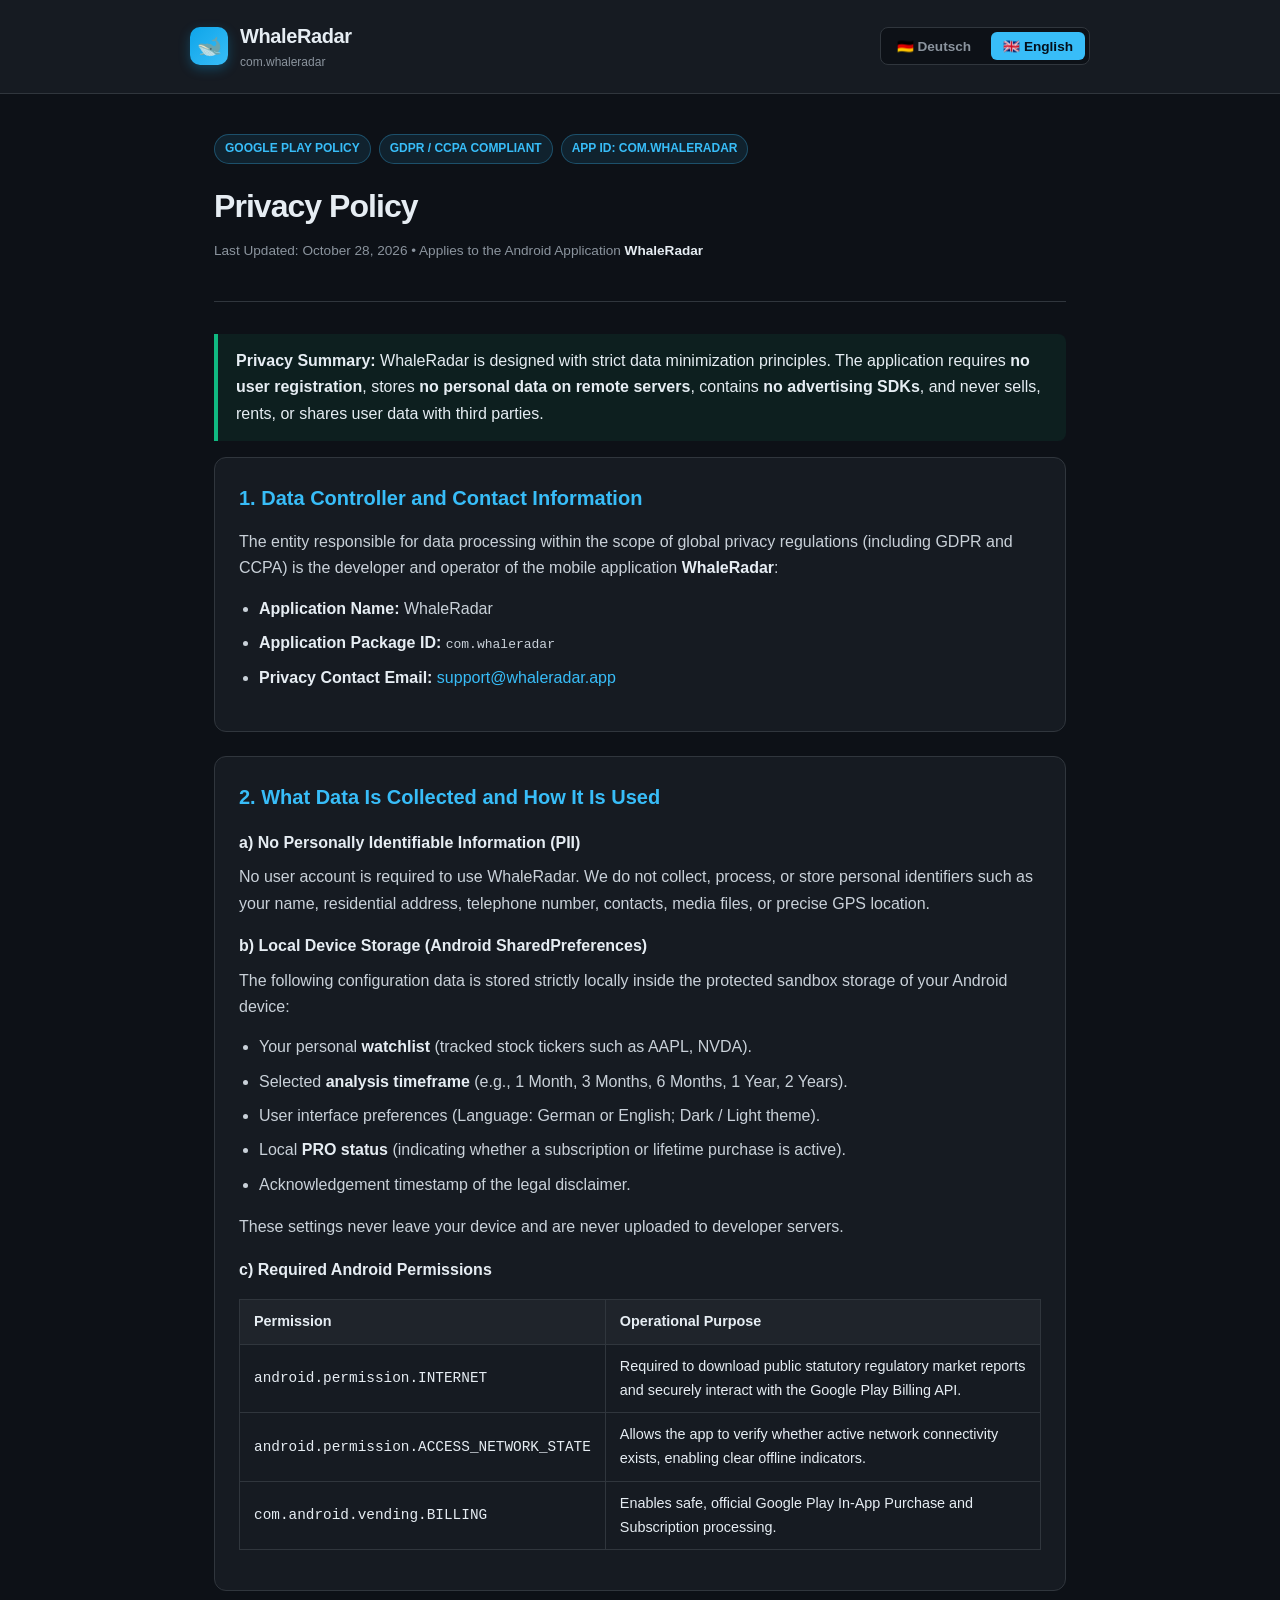
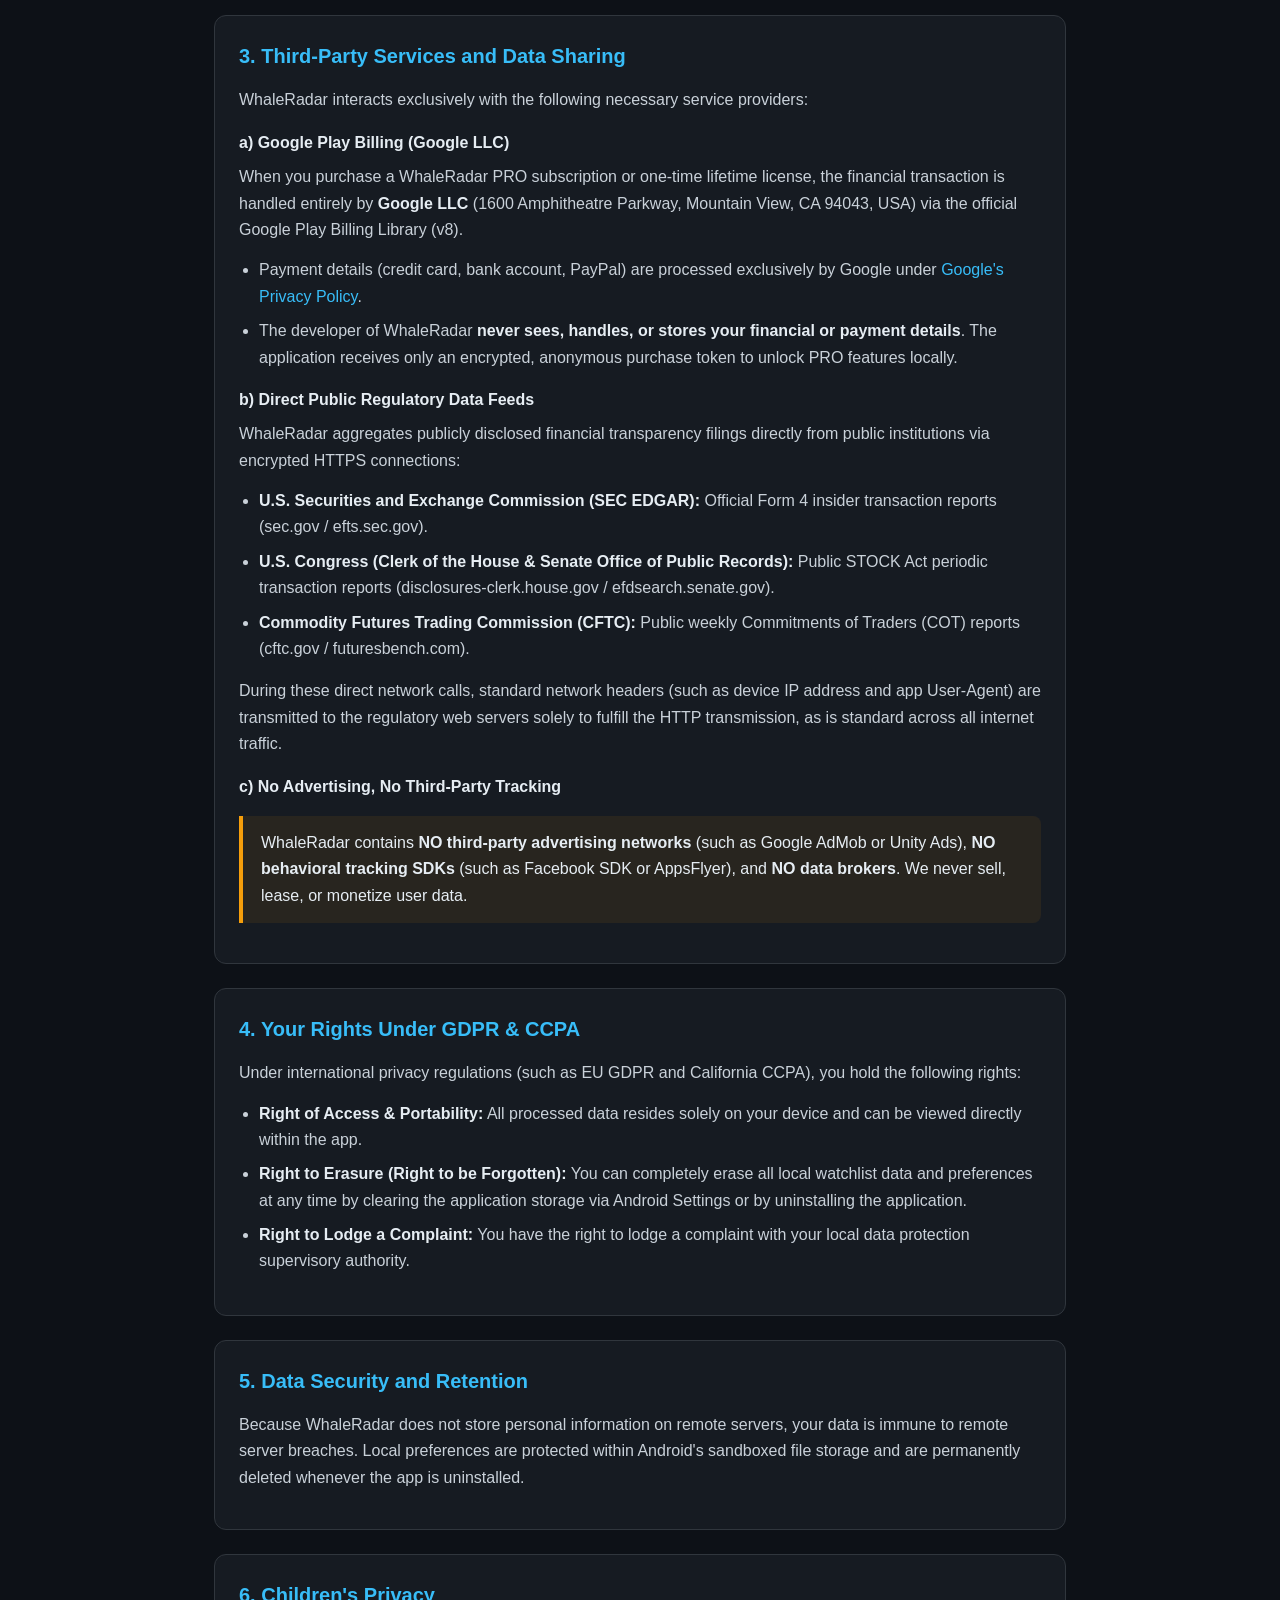
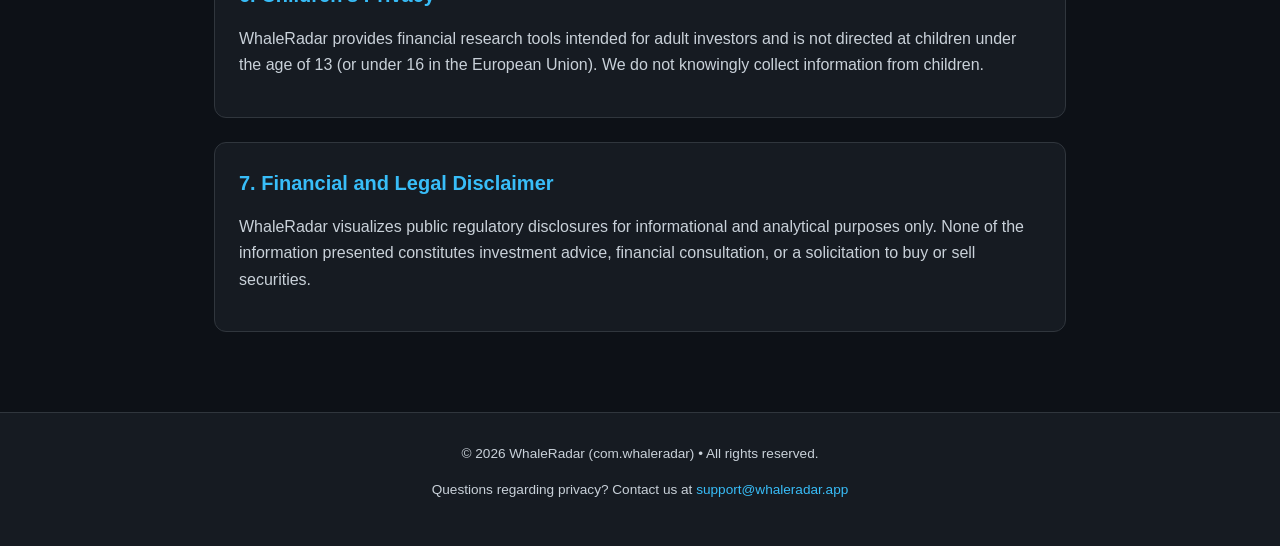
==== index.html @ 18ae1765 "Datenschutzerklärung index.html mit Datenschutzerklärung für google play" ====
<!DOCTYPE html>
<html lang="de">
<head>
    <meta charset="UTF-8">
    <meta name="viewport" content="width=device-width, initial-scale=1.0">
    <title>Datenschutzerklärung / Privacy Policy – WhaleRadar</title>
    <meta name="description" content="Offizielle Datenschutzerklärung für die Android-App WhaleRadar (com.whaleradar) gemäß DSGVO / GDPR und Google Play Richtlinien.">
    <meta name="robots" content="index, follow">
    <style>
        :root {
            --bg-color: #0d1117;
            --surface-color: #161b22;
            --border-color: #30363d;
            --text-primary: #e6edf3;
            --text-secondary: #8b949e;
            --accent-color: #38bdf8;
            --accent-gold: #f59e0b;
            --accent-green: #10b981;
            --tag-bg: rgba(56, 189, 248, 0.1);
        }

        * {
            box-sizing: border-box;
            margin: 0;
            padding: 0;
        }

        body {
            font-family: -apple-system, BlinkMacSystemFont, "Segoe UI", Roboto, Helvetica, Arial, sans-serif;
            background-color: var(--bg-color);
            color: var(--text-primary);
            line-height: 1.65;
            padding: 0;
            margin: 0;
        }

        header {
            background-color: var(--surface-color);
            border-bottom: 1px solid var(--border-color);
            padding: 20px 24px;
            position: sticky;
            top: 0;
            z-index: 100;
        }

        .header-container {
            max-width: 900px;
            margin: 0 auto;
            display: flex;
            justify-content: space-between;
            align-items: center;
        }

        .brand {
            display: flex;
            align-items: center;
            gap: 12px;
            text-decoration: none;
            color: var(--text-primary);
        }

        .brand-icon {
            width: 38px;
            height: 38px;
            background: linear-gradient(135deg, #0ea5e9, #38bdf8);
            border-radius: 10px;
            display: flex;
            align-items: center;
            justify-content: center;
            font-size: 20px;
            box-shadow: 0 4px 12px rgba(14, 165, 233, 0.3);
        }

        .brand-text h1 {
            font-size: 1.25rem;
            font-weight: 700;
            letter-spacing: -0.02em;
        }

        .brand-text span {
            font-size: 0.75rem;
            color: var(--text-secondary);
            display: block;
        }

        .lang-switch {
            display: flex;
            gap: 8px;
            background: var(--bg-color);
            padding: 4px;
            border-radius: 8px;
            border: 1px solid var(--border-color);
        }

        .lang-btn {
            background: none;
            border: none;
            color: var(--text-secondary);
            font-weight: 600;
            font-size: 0.85rem;
            padding: 6px 12px;
            border-radius: 6px;
            cursor: pointer;
            transition: all 0.2s ease;
        }

        .lang-btn.active {
            background: var(--accent-color);
            color: #04101c;
        }

        .container {
            max-width: 900px;
            margin: 40px auto 80px auto;
            padding: 0 24px;
        }

        .badge-box {
            display: inline-flex;
            gap: 8px;
            margin-bottom: 16px;
        }

        .badge {
            background: var(--tag-bg);
            color: var(--accent-color);
            border: 1px solid rgba(56, 189, 248, 0.3);
            font-size: 0.75rem;
            font-weight: 700;
            padding: 4px 10px;
            border-radius: 20px;
            text-transform: uppercase;
        }

        .title-section {
            margin-bottom: 32px;
            border-bottom: 1px solid var(--border-color);
            padding-bottom: 24px;
        }

        .title-section h2 {
            font-size: 2rem;
            font-weight: 800;
            letter-spacing: -0.03em;
            margin-bottom: 8px;
        }

        .meta-info {
            color: var(--text-secondary);
            font-size: 0.85rem;
        }

        .card {
            background-color: var(--surface-color);
            border: 1px solid var(--border-color);
            border-radius: 12px;
            padding: 24px;
            margin-bottom: 24px;
        }

        .card h3 {
            font-size: 1.25rem;
            color: var(--accent-color);
            margin-bottom: 14px;
            display: flex;
            align-items: center;
            gap: 10px;
        }

        .card h4 {
            font-size: 1rem;
            color: var(--text-primary);
            margin: 16px 0 8px 0;
        }

        p {
            margin-bottom: 14px;
            color: #c9d1d9;
        }

        ul {
            margin-left: 20px;
            margin-bottom: 16px;
            color: #c9d1d9;
        }

        li {
            margin-bottom: 8px;
        }

        strong {
            color: var(--text-primary);
        }

        .highlight-box {
            background: rgba(245, 158, 11, 0.08);
            border-left: 4px solid var(--accent-gold);
            padding: 14px 18px;
            border-radius: 0 8px 8px 0;
            margin: 16px 0;
        }

        .success-box {
            background: rgba(16, 185, 129, 0.08);
            border-left: 4px solid var(--accent-green);
            padding: 14px 18px;
            border-radius: 0 8px 8px 0;
            margin: 16px 0;
        }

        table {
            width: 100%;
            border-collapse: collapse;
            margin: 16px 0;
            font-size: 0.9rem;
        }

        th, td {
            border: 1px solid var(--border-color);
            padding: 10px 14px;
            text-align: left;
        }

        th {
            background-color: rgba(255, 255, 255, 0.04);
            color: var(--text-primary);
        }

        footer {
            border-top: 1px solid var(--border-color);
            background-color: var(--surface-color);
            padding: 30px 24px;
            text-align: center;
            color: var(--text-secondary);
            font-size: 0.85rem;
        }

        a {
            color: var(--accent-color);
            text-decoration: none;
        }

        a:hover {
            text-decoration: underline;
        }

        .lang-content {
            display: none;
        }

        .lang-content.active {
            display: block;
        }
    </style>
</head>
<body>

<header>
    <div class="header-container">
        <a href="#" class="brand">
            <div class="brand-icon">🐋</div>
            <div class="brand-text">
                <h1>WhaleRadar</h1>
                <span>com.whaleradar</span>
            </div>
        </a>
        <div class="lang-switch">
            <button class="lang-btn active" id="btn-de" onclick="switchLang('de')">🇩🇪 Deutsch</button>
            <button class="lang-btn" id="btn-en" onclick="switchLang('en')">🇬🇧 English</button>
        </div>
    </div>
</header>

<main class="container">

    <!-- ==================== DEUTSCH ==================== -->
    <div id="content-de" class="lang-content active">
        <div class="title-section">
            <div class="badge-box">
                <span class="badge">Google Play Richtlinien</span>
                <span class="badge">DSGVO / GDPR</span>
                <span class="badge">App-ID: com.whaleradar</span>
            </div>
            <h2>Datenschutzerklärung</h2>
            <p class="meta-info">Stand: 28. Oktober 2026 • Gilt für die Android-App <strong>WhaleRadar</strong></p>
        </div>

        <div class="success-box">
            <strong>Datenschutz auf einen Blick:</strong> WhaleRadar ist nach dem Prinzip der Datensparsamkeit konzipiert. Die App erfordert <strong>keine Registrierung</strong>, speichert <strong>keine personenbezogenen Daten</strong> auf eigenen Servern, bindet <strong>keine Werbenetzwerke</strong> ein und verkauft oder teilt zu keinem Zeitpunkt Nutzerdaten mit Dritten.
        </div>

        <!-- 1. Verantwortlicher -->
        <div class="card">
            <h3>1. Verantwortlicher und Kontakt</h3>
            <p>Verantwortlicher für die Datenverarbeitung im Sinne der Datenschutz-Grundverordnung (DSGVO) und anderer nationaler Datenschutzgesetze ist der Entwickler und Betreiber der mobilen Anwendung <strong>WhaleRadar</strong>:</p>
            <ul>
                <li><strong>App-Name:</strong> WhaleRadar</li>
                <li><strong>Paket-Name (Application ID):</strong> <code>com.whaleradar</code></li>
                <li><strong>E-Mail-Kontakt für Datenschutzfragen:</strong> <a href="mailto:support@whaleradar.app">support@whaleradar.app</a></li>
            </ul>
        </div>

        <!-- 2. Erhebung & Speicherung -->
        <div class="card">
            <h3>2. Welche Daten werden erhoben und wie werden sie verwendet?</h3>
            
            <h4>a) Keine Erhebung personenbezogener Profildaten</h4>
            <p>Zur Nutzung von WhaleRadar ist kein Benutzerkonto erforderlich. Wir erheben, verarbeiten und speichern keine Identitätsdaten wie Name, Postanschrift, Telefonnummer, Kontakte, Fotos oder genaue Standortdaten.</p>

            <h4>b) Lokale Einstellungen auf Ihrem Endgerät (SharedPreferences)</h4>
            <p>Die folgenden Daten werden ausschließlich lokal im geschützten Speicherbereich (Android Sandbox) Ihres Smartphones oder Tablets gespeichert:</p>
            <ul>
                <li>Ihre persönliche <strong>Watchlist</strong> (gespeicherte Aktiensymbole wie z. B. AAPL, NVDA).</li>
                <li>Der gewählte <strong>Zeitraum</strong> für Marktanalysen (z. B. 1 Monat, 3 Monate, 6 Monate, 1 Jahr, 2 Jahre).</li>
                <li>Die gewählte <strong>App-Sprache</strong> (Deutsch oder Englisch) und das Anzeige-Design (Dark/Light).</li>
                <li>Der Status der <strong>PRO-Freischaltung</strong> (z. B. aktives Abonnement oder Lifetime-Lizenz).</li>
                <li>Die Bestätigung des <strong>Rechtlichen Hinweises / Disclaimers</strong>.</li>
            </ul>
            <p>Diese Einstellungen verbleiben jederzeit ausschließlich auf Ihrem Gerät und werden zu keinem Zeitpunkt an Entwickler-Server übertragen.</p>

            <h4>c) Notwendige Berechtigungen</h4>
            <table>
                <thead>
                    <tr>
                        <th>Berechtigung</th>
                        <th>Zweck</th>
                    </tr>
                </thead>
                <tbody>
                    <tr>
                        <td><code>android.permission.INTERNET</code></td>
                        <td>Erforderlich, um aktuelle regulatorische Marktdaten von offiziellen Behördenseiten abzurufen und Google Play In-App-Abrechnungen durchzuführen.</td>
                    </tr>
                    <tr>
                        <td><code>android.permission.ACCESS_NETWORK_STATE</code></td>
                        <td>Prüft, ob eine aktive Internetverbindung besteht, um Fehler bei Netzwerkabfragen benutzerfreundlich anzuzeigen.</td>
                    </tr>
                    <tr>
                        <td><code>com.android.vending.BILLING</code></td>
                        <td>Ermöglicht die sichere Durchführung und Verwaltung von In-App-Käufen und PRO-Abonnements über das offizielle Google Play Bezahlsystem.</td>
                    </tr>
                </tbody>
            </table>
        </div>

        <!-- 3. Drittanbieter & externe Schnittstellen -->
        <div class="card">
            <h3>3. Einbindung von Drittanbietern und Datenweitergabe</h3>
            <p>WhaleRadar bindet ausschließlich notwendige Drittanbieter-Schnittstellen ein:</p>

            <h4>a) Google Play In-App Billing (Google LLC)</h4>
            <p>Wenn Sie ein WhaleRadar PRO-Abonnement oder einen Einmalkauf (Lifetime) tätigen, wird der Bezahlvorgang über die <strong>Google Play Billing Library (v8)</strong> abgewickelt. Der Vertragspartner für Zahlungen ist die <strong>Google LLC</strong> (1600 Amphitheatre Parkway, Mountain View, CA 94043, USA).</p>
            <ul>
                <li>Google verarbeitet Ihre Zahlungsdaten (z. B. Kreditkarte, PayPal, Bankkonto) gemäß den <a href="https://policies.google.com/privacy" target="_blank" rel="noopener">Google Datenschutzbestimmungen</a>.</li>
                <li>Wir als Entwickler von WhaleRadar haben <strong>zu keinem Zeitpunkt Zugriff auf Ihre Zahlungs- oder Bankdaten</strong>. Die App erhält von Google lediglich ein anonymes Bestätigungstoken (Purchase Token) zur lokalen Freischaltung der PRO-Funktionen.</li>
            </ul>

            <h4>b) Direkte Abfrage öffentlicher Behörden-Schnittstellen</h4>
            <p>WhaleRadar aggregiert öffentlich zugängliche Finanz- und Insider-Meldungen direkt von den offiziellen Quellen. Beim Aktualisieren der Daten baut die App eine verschlüsselte HTTPS-Verbindung zu den folgenden Servern auf:</p>
            <ul>
                <li><strong>U.S. Securities and Exchange Commission (SEC EDGAR):</strong> Offizielle Form 4 Insider-Transaktionen (sec.gov / efts.sec.gov).</li>
                <li><strong>U.S. House of Representatives (Clerk of the House) & U.S. Senate (eFD):</strong> Veröffentlichte STOCK Act Periodic Transaction Reports (disclosures-clerk.house.gov / efdsearch.senate.gov).</li>
                <li><strong>Commodity Futures Trading Commission (CFTC):</strong> Wöchentliche Commitments of Traders (COT) Berichte (cftc.gov / futuresbench.com).</li>
            </ul>
            <p>Bei diesen HTTP-Anfragen übermittelt Ihr Gerät technisch bedingt die IP-Adresse und einen Standard-User-Agent-Header an die jeweiligen Server der Behörden. Es werden keine Nutzerprofile oder personenbezogene Identifikatoren übermittelt.</p>

            <h4>c) Keine Werbung und kein Tracking</h4>
            <div class="highlight-box">
                WhaleRadar verwendet <strong>keine Werbenetzwerke</strong> (wie Google AdMob, Unity Ads etc.), <strong>keine Tracking-SDKs</strong> (wie Facebook SDK, AppsFlyer) und <strong>keine Drittanbieter-Analysewerkzeuge</strong>. Wir verkaufen, vermieten oder handeln niemals mit Ihren Daten.
            </div>
        </div>

        <!-- 4. Rechte der Nutzer -->
        <div class="card">
            <h3>4. Ihre Rechte nach der DSGVO / GDPR</h3>
            <p>Ihnen stehen gemäß der europäischen Datenschutz-Grundverordnung die folgenden Rechte zu:</p>
            <ul>
                <li><strong>Recht auf Auskunft (Art. 15 DSGVO):</strong> Sie können Auskunft über eventuell verarbeitete Daten verlangen. Da wir keine Daten auf externen Servern speichern, liegen alle verarbeiteten Daten direkt auf Ihrem Gerät vor.</li>
                <li><strong>Recht auf Löschung (Art. 17 DSGVO):</strong> Sie können sämtliche in der App gespeicherten Daten (Watchlist, Einstellungen, Cache) jederzeit sofort und vollständig löschen, indem Sie in den Android-Einstellungen der App auf <em>„Speicherinhalt löschen“</em> tippen oder die App deinstallieren.</li>
                <li><strong>Recht auf Widerruf und Beschwerde:</strong> Sie haben das Recht, sich bei einer Datenschutz-Aufsichtsbehörde über die Verarbeitung personenbezogener Daten zu beschweren.</li>
            </ul>
        </div>

        <!-- 5. Datensicherheit & Speicherdauer -->
        <div class="card">
            <h3>5. Datensicherheit und Speicherdauer</h3>
            <p>Da keine personenbezogenen Daten auf externen Servern von WhaleRadar verarbeitet werden, besteht kein Risiko von zentralen Server-Datenlecks. Alle lokalen Daten auf Ihrem Endgerät sind durch die Sicherheitsarchitektur des Android-Betriebssystems geschützt. Mit der Deinstallation der App werden alle lokal gespeicherten App-Daten unwiderruflich von Ihrem Gerät gelöscht.</p>
        </div>

        <!-- 6. Minderjährigenschutz -->
        <div class="card">
            <h3>6. Schutz von Minderjährigen</h3>
            <p>WhaleRadar richtet sich an mündige Anleger und Marktbeobachter und richtet sich nicht an Kinder unter 16 Jahren. Wir erheben wissentlich keine Daten von Kindern.</p>
        </div>

        <!-- 7. Finanzrechtlicher Hinweis -->
        <div class="card">
            <h3>7. Finanz- und Haftungsausschluss</h3>
            <p>WhaleRadar stellt ausschließlich öffentlich zugängliche Primärdaten (SEC, CFTC, Kongress) zu Informations- und Recherche-Zwecken dar. Alle Inhalte stellen zu keinem Zeitpunkt eine Anlageberatung, Kaufempfehlung oder Aufforderung zum Handeln mit Wertpapieren dar.</p>
        </div>
    </div>

    <!-- ==================== ENGLISH ==================== -->
    <div id="content-en" class="lang-content">
        <div class="title-section">
            <div class="badge-box">
                <span class="badge">Google Play Policy</span>
                <span class="badge">GDPR / CCPA Compliant</span>
                <span class="badge">App ID: com.whaleradar</span>
            </div>
            <h2>Privacy Policy</h2>
            <p class="meta-info">Last Updated: October 28, 2026 • Applies to the Android Application <strong>WhaleRadar</strong></p>
        </div>

        <div class="success-box">
            <strong>Privacy Summary:</strong> WhaleRadar is designed with strict data minimization principles. The application requires <strong>no user registration</strong>, stores <strong>no personal data on remote servers</strong>, contains <strong>no advertising SDKs</strong>, and never sells, rents, or shares user data with third parties.
        </div>

        <!-- 1. Controller -->
        <div class="card">
            <h3>1. Data Controller and Contact Information</h3>
            <p>The entity responsible for data processing within the scope of global privacy regulations (including GDPR and CCPA) is the developer and operator of the mobile application <strong>WhaleRadar</strong>:</p>
            <ul>
                <li><strong>Application Name:</strong> WhaleRadar</li>
                <li><strong>Application Package ID:</strong> <code>com.whaleradar</code></li>
                <li><strong>Privacy Contact Email:</strong> <a href="mailto:support@whaleradar.app">support@whaleradar.app</a></li>
            </ul>
        </div>

        <!-- 2. Data Collection -->
        <div class="card">
            <h3>2. What Data Is Collected and How It Is Used</h3>
            
            <h4>a) No Personally Identifiable Information (PII)</h4>
            <p>No user account is required to use WhaleRadar. We do not collect, process, or store personal identifiers such as your name, residential address, telephone number, contacts, media files, or precise GPS location.</p>

            <h4>b) Local Device Storage (Android SharedPreferences)</h4>
            <p>The following configuration data is stored strictly locally inside the protected sandbox storage of your Android device:</p>
            <ul>
                <li>Your personal <strong>watchlist</strong> (tracked stock tickers such as AAPL, NVDA).</li>
                <li>Selected <strong>analysis timeframe</strong> (e.g., 1 Month, 3 Months, 6 Months, 1 Year, 2 Years).</li>
                <li>User interface preferences (Language: German or English; Dark / Light theme).</li>
                <li>Local <strong>PRO status</strong> (indicating whether a subscription or lifetime purchase is active).</li>
                <li>Acknowledgement timestamp of the legal disclaimer.</li>
            </ul>
            <p>These settings never leave your device and are never uploaded to developer servers.</p>

            <h4>c) Required Android Permissions</h4>
            <table>
                <thead>
                    <tr>
                        <th>Permission</th>
                        <th>Operational Purpose</th>
                    </tr>
                </thead>
                <tbody>
                    <tr>
                        <td><code>android.permission.INTERNET</code></td>
                        <td>Required to download public statutory regulatory market reports and securely interact with the Google Play Billing API.</td>
                    </tr>
                    <tr>
                        <td><code>android.permission.ACCESS_NETWORK_STATE</code></td>
                        <td>Allows the app to verify whether active network connectivity exists, enabling clear offline indicators.</td>
                    </tr>
                    <tr>
                        <td><code>com.android.vending.BILLING</code></td>
                        <td>Enables safe, official Google Play In-App Purchase and Subscription processing.</td>
                    </tr>
                </tbody>
            </table>
        </div>

        <!-- 3. Third-Party Services -->
        <div class="card">
            <h3>3. Third-Party Services and Data Sharing</h3>
            <p>WhaleRadar interacts exclusively with the following necessary service providers:</p>

            <h4>a) Google Play Billing (Google LLC)</h4>
            <p>When you purchase a WhaleRadar PRO subscription or one-time lifetime license, the financial transaction is handled entirely by <strong>Google LLC</strong> (1600 Amphitheatre Parkway, Mountain View, CA 94043, USA) via the official Google Play Billing Library (v8).</p>
            <ul>
                <li>Payment details (credit card, bank account, PayPal) are processed exclusively by Google under <a href="https://policies.google.com/privacy" target="_blank" rel="noopener">Google's Privacy Policy</a>.</li>
                <li>The developer of WhaleRadar <strong>never sees, handles, or stores your financial or payment details</strong>. The application receives only an encrypted, anonymous purchase token to unlock PRO features locally.</li>
            </ul>

            <h4>b) Direct Public Regulatory Data Feeds</h4>
            <p>WhaleRadar aggregates publicly disclosed financial transparency filings directly from public institutions via encrypted HTTPS connections:</p>
            <ul>
                <li><strong>U.S. Securities and Exchange Commission (SEC EDGAR):</strong> Official Form 4 insider transaction reports (sec.gov / efts.sec.gov).</li>
                <li><strong>U.S. Congress (Clerk of the House & Senate Office of Public Records):</strong> Public STOCK Act periodic transaction reports (disclosures-clerk.house.gov / efdsearch.senate.gov).</li>
                <li><strong>Commodity Futures Trading Commission (CFTC):</strong> Public weekly Commitments of Traders (COT) reports (cftc.gov / futuresbench.com).</li>
            </ul>
            <p>During these direct network calls, standard network headers (such as device IP address and app User-Agent) are transmitted to the regulatory web servers solely to fulfill the HTTP transmission, as is standard across all internet traffic.</p>

            <h4>c) No Advertising, No Third-Party Tracking</h4>
            <div class="highlight-box">
                WhaleRadar contains <strong>NO third-party advertising networks</strong> (such as Google AdMob or Unity Ads), <strong>NO behavioral tracking SDKs</strong> (such as Facebook SDK or AppsFlyer), and <strong>NO data brokers</strong>. We never sell, lease, or monetize user data.
            </div>
        </div>

        <!-- 4. User Rights -->
        <div class="card">
            <h3>4. Your Rights Under GDPR & CCPA</h3>
            <p>Under international privacy regulations (such as EU GDPR and California CCPA), you hold the following rights:</p>
            <ul>
                <li><strong>Right of Access & Portability:</strong> All processed data resides solely on your device and can be viewed directly within the app.</li>
                <li><strong>Right to Erasure (Right to be Forgotten):</strong> You can completely erase all local watchlist data and preferences at any time by clearing the application storage via Android Settings or by uninstalling the application.</li>
                <li><strong>Right to Lodge a Complaint:</strong> You have the right to lodge a complaint with your local data protection supervisory authority.</li>
            </ul>
        </div>

        <!-- 5. Security & Retention -->
        <div class="card">
            <h3>5. Data Security and Retention</h3>
            <p>Because WhaleRadar does not store personal information on remote servers, your data is immune to remote server breaches. Local preferences are protected within Android's sandboxed file storage and are permanently deleted whenever the app is uninstalled.</p>
        </div>

        <!-- 6. Children's Privacy -->
        <div class="card">
            <h3>6. Children's Privacy</h3>
            <p>WhaleRadar provides financial research tools intended for adult investors and is not directed at children under the age of 13 (or under 16 in the European Union). We do not knowingly collect information from children.</p>
        </div>

        <!-- 7. Disclaimer -->
        <div class="card">
            <h3>7. Financial and Legal Disclaimer</h3>
            <p>WhaleRadar visualizes public regulatory disclosures for informational and analytical purposes only. None of the information presented constitutes investment advice, financial consultation, or a solicitation to buy or sell securities.</p>
        </div>
    </div>

</main>

<footer>
    <p>&copy; 2026 WhaleRadar (com.whaleradar) • All rights reserved.</p>
    <p style="margin-top: 6px;">Questions regarding privacy? Contact us at <a href="mailto:support@whaleradar.app">support@whaleradar.app</a></p>
</footer>

<script>
    function switchLang(lang) {
        document.getElementById('content-de').classList.remove('active');
        document.getElementById('content-en').classList.remove('active');
        document.getElementById('btn-de').classList.remove('active');
        document.getElementById('btn-en').classList.remove('active');

        if (lang === 'en') {
            document.getElementById('content-en').classList.add('active');
            document.getElementById('btn-en').classList.add('active');
            document.documentElement.lang = 'en';
        } else {
            document.getElementById('content-de').classList.add('active');
            document.getElementById('btn-de').classList.add('active');
            document.documentElement.lang = 'de';
        }
    }

    // Auto-detect browser language on initial load
    (function() {
        const userLang = navigator.language || navigator.userLanguage;
        if (userLang && userLang.toLowerCase().startsWith('en')) {
            switchLang('en');
        } else {
            switchLang('de');
        }
    })();
</script>

</body>
</html>
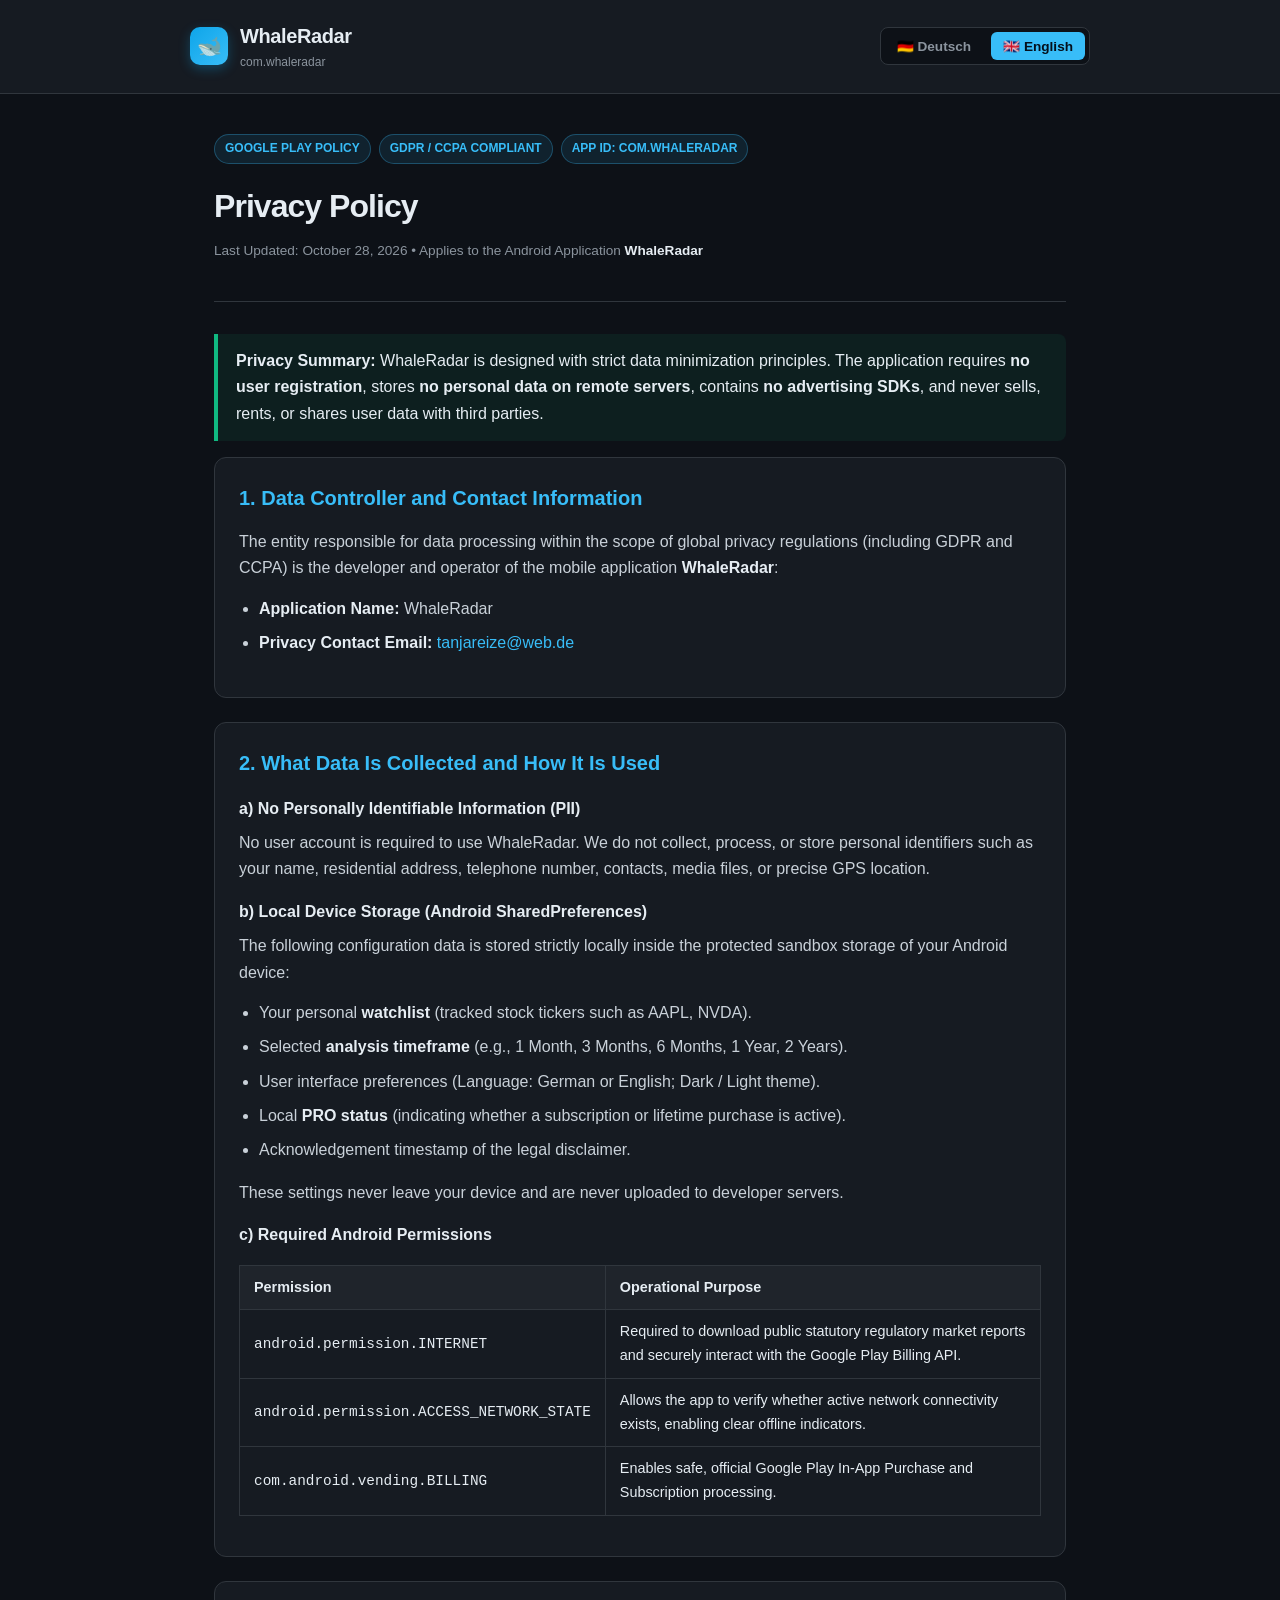
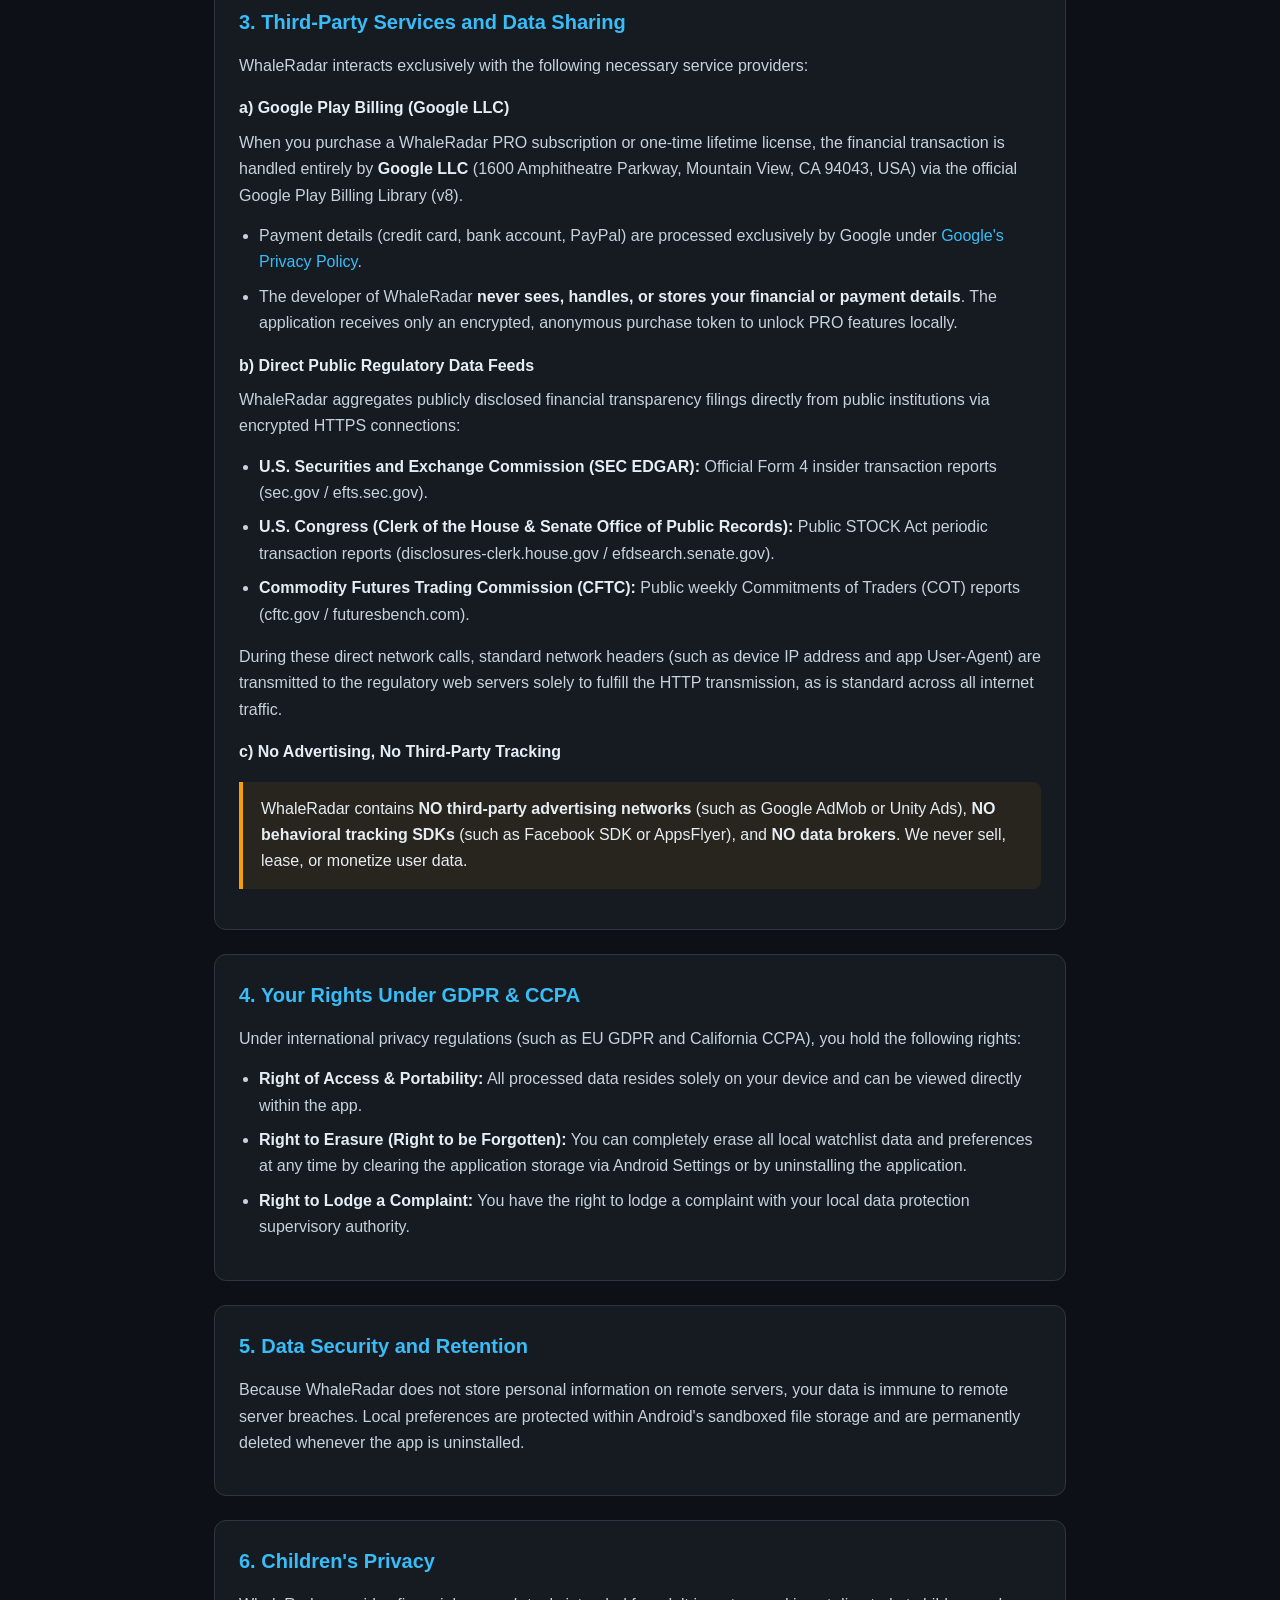
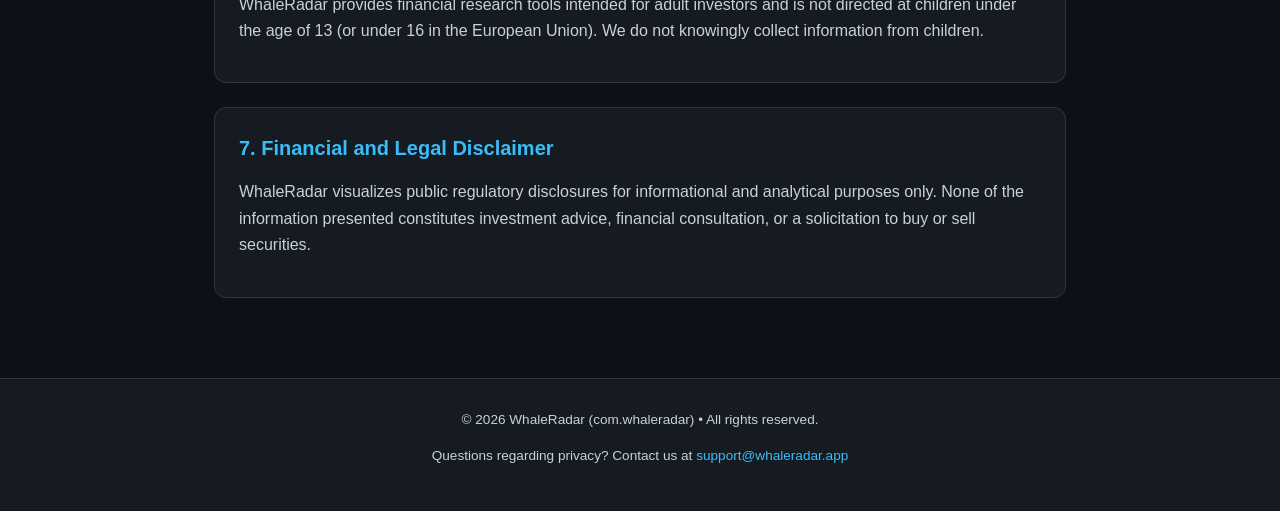
==== commit f8c58ef6: "email eingetragen email auf Datenschutzerklärung eingetragen" ====
--- a/index.html
+++ b/index.html
@@ -295,8 +295,7 @@
             <p>Verantwortlicher für die Datenverarbeitung im Sinne der Datenschutz-Grundverordnung (DSGVO) und anderer nationaler Datenschutzgesetze ist der Entwickler und Betreiber der mobilen Anwendung <strong>WhaleRadar</strong>:</p>
             <ul>
                 <li><strong>App-Name:</strong> WhaleRadar</li>
-                <li><strong>Paket-Name (Application ID):</strong> <code>com.whaleradar</code></li>
-                <li><strong>E-Mail-Kontakt für Datenschutzfragen:</strong> <a href="mailto:support@whaleradar.app">support@whaleradar.app</a></li>
+                <li><strong>E-Mail-Kontakt für Datenschutzfragen:</strong> <a href="tanjareize@web.de">tanjareize@web.de</a></li>
             </ul>
         </div>
 
@@ -422,8 +421,7 @@
             <p>The entity responsible for data processing within the scope of global privacy regulations (including GDPR and CCPA) is the developer and operator of the mobile application <strong>WhaleRadar</strong>:</p>
             <ul>
                 <li><strong>Application Name:</strong> WhaleRadar</li>
-                <li><strong>Application Package ID:</strong> <code>com.whaleradar</code></li>
-                <li><strong>Privacy Contact Email:</strong> <a href="mailto:support@whaleradar.app">support@whaleradar.app</a></li>
+                <li><strong>Privacy Contact Email:</strong> <a href="tanjareize@web.de">tanjareize@web.de</a></li>
             </ul>
         </div>
 
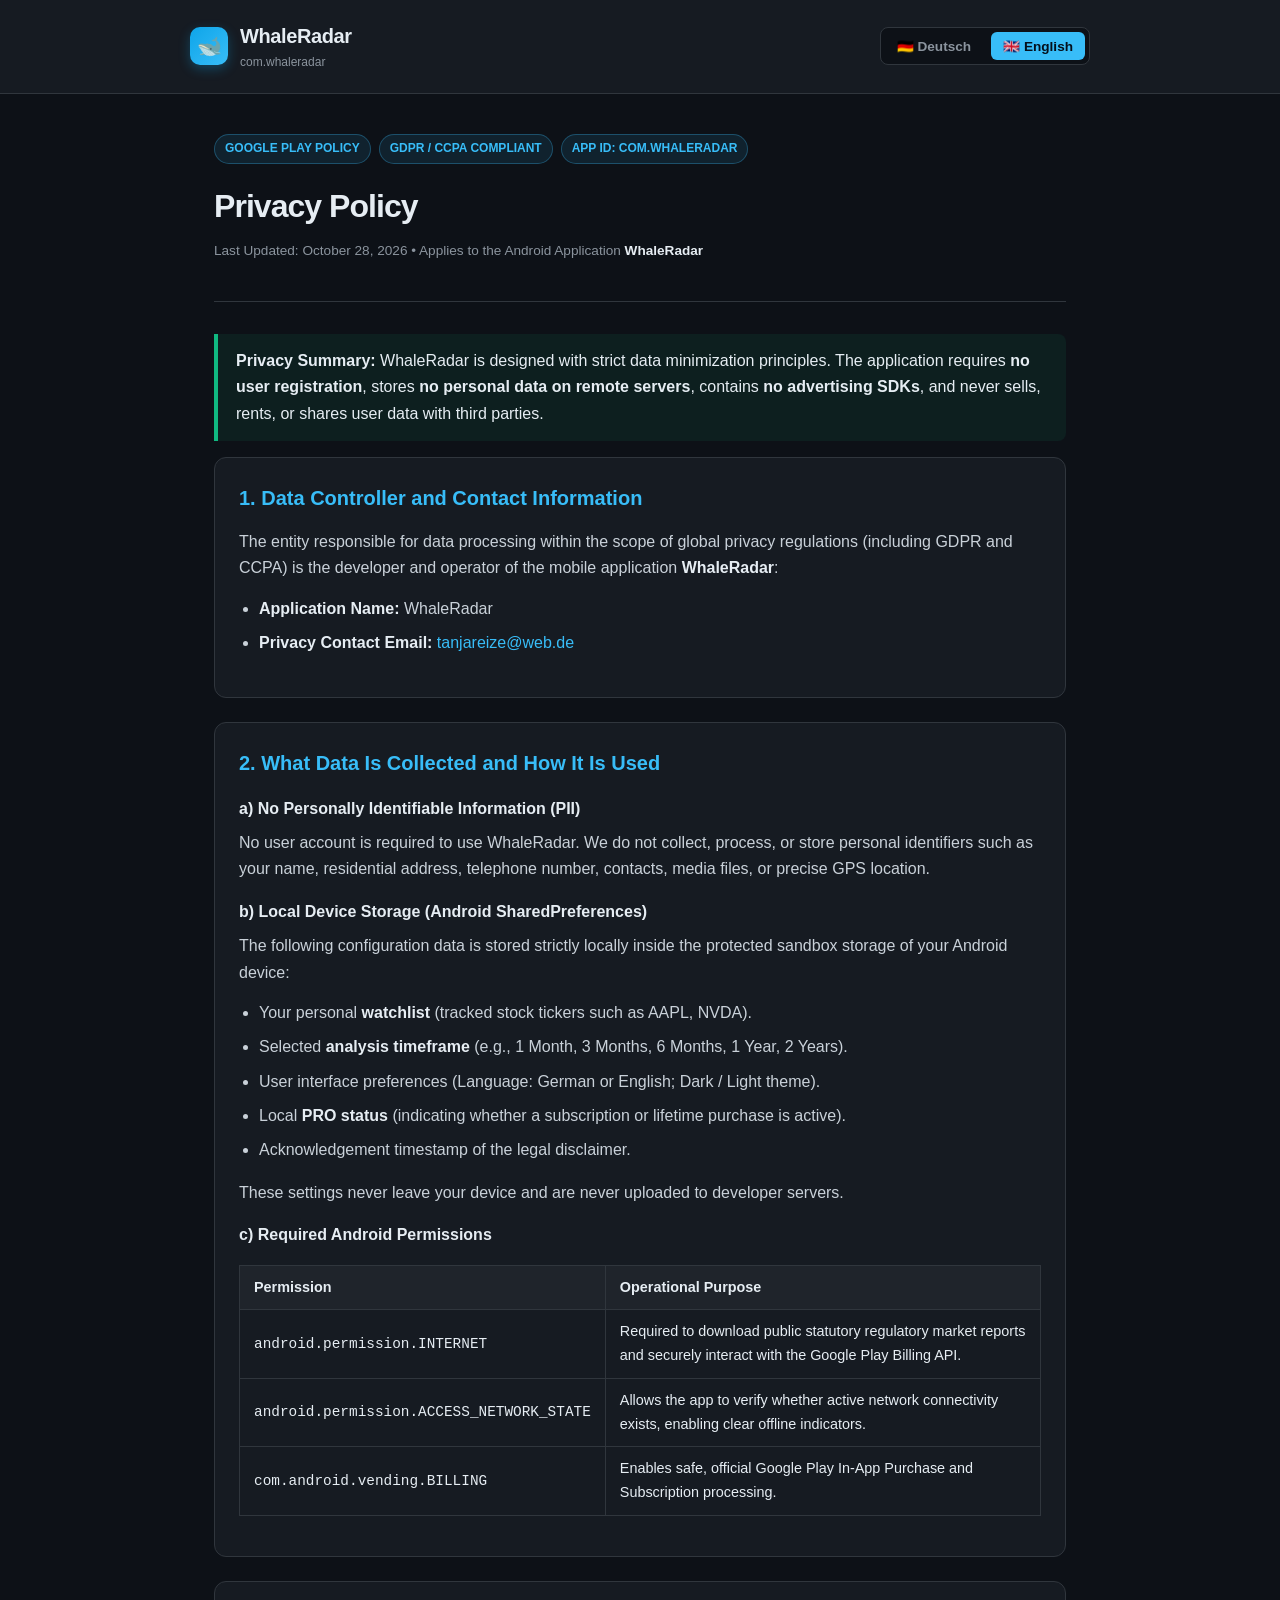
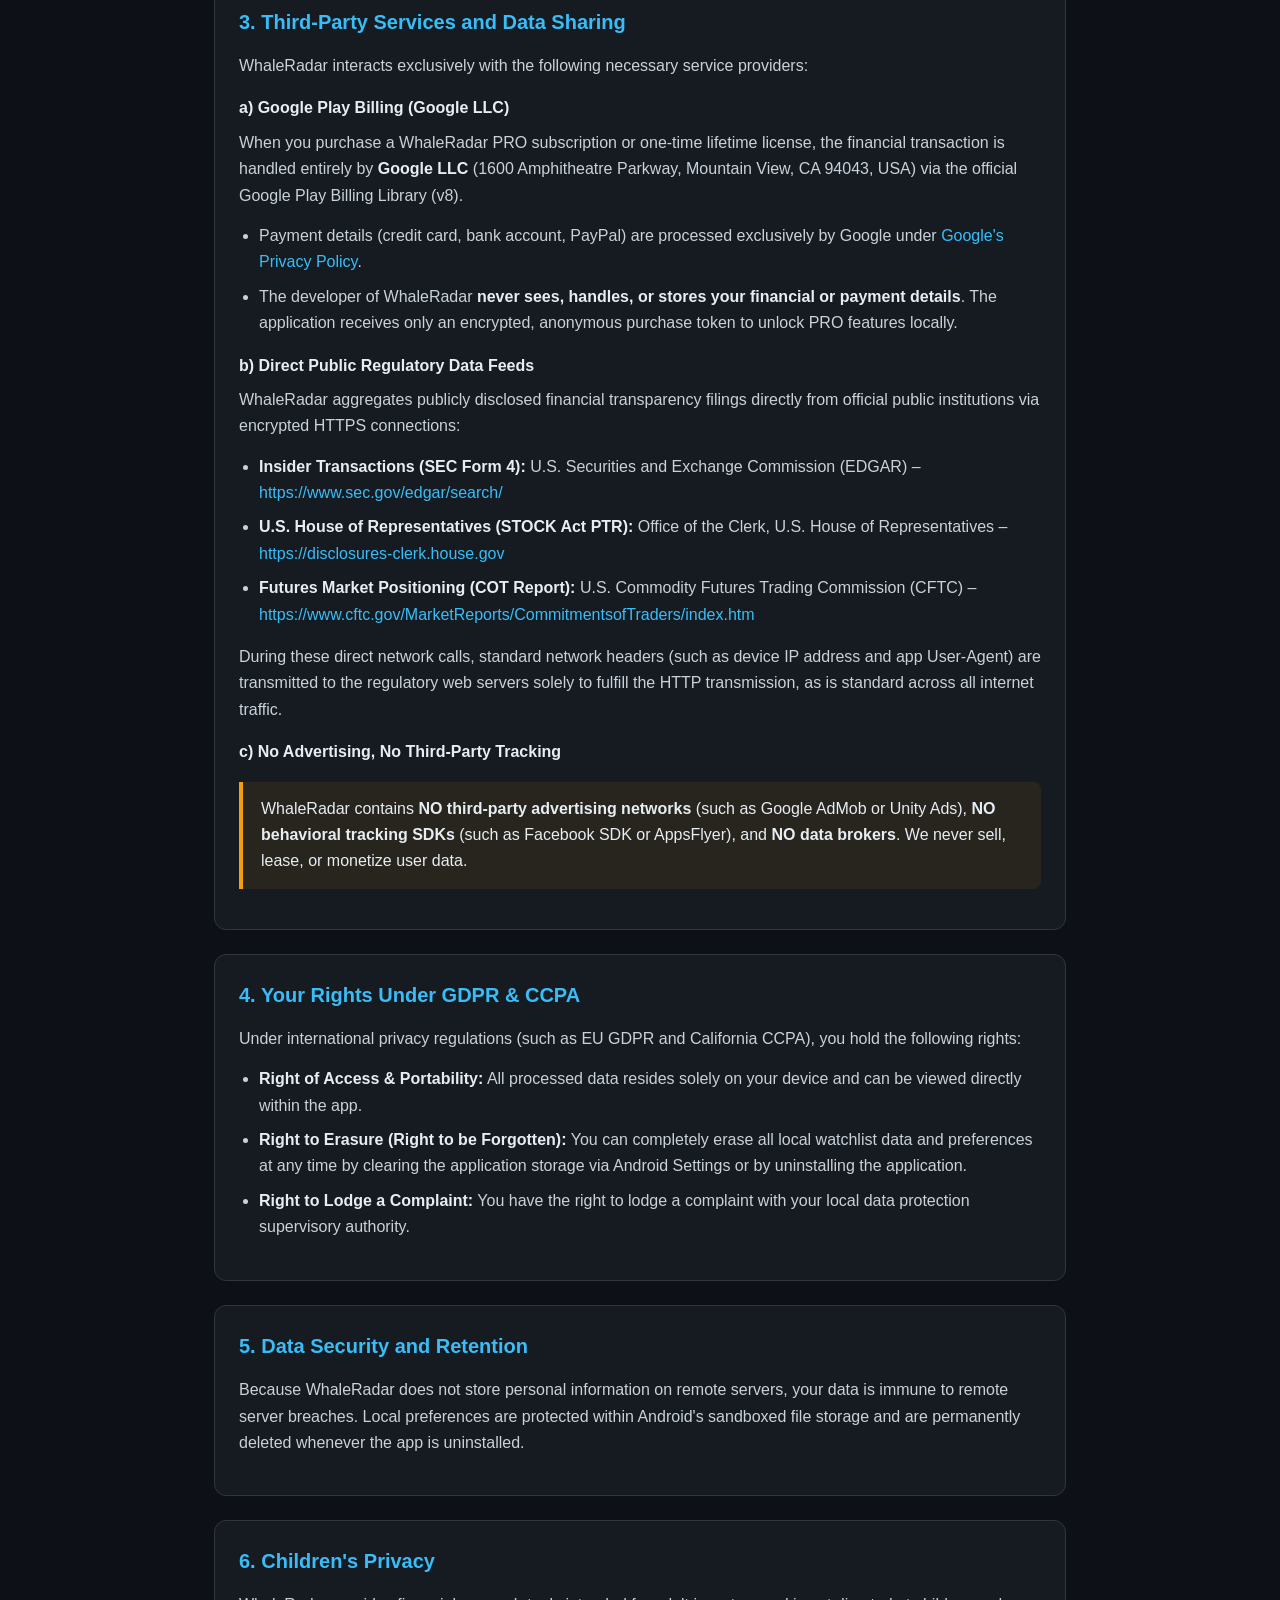
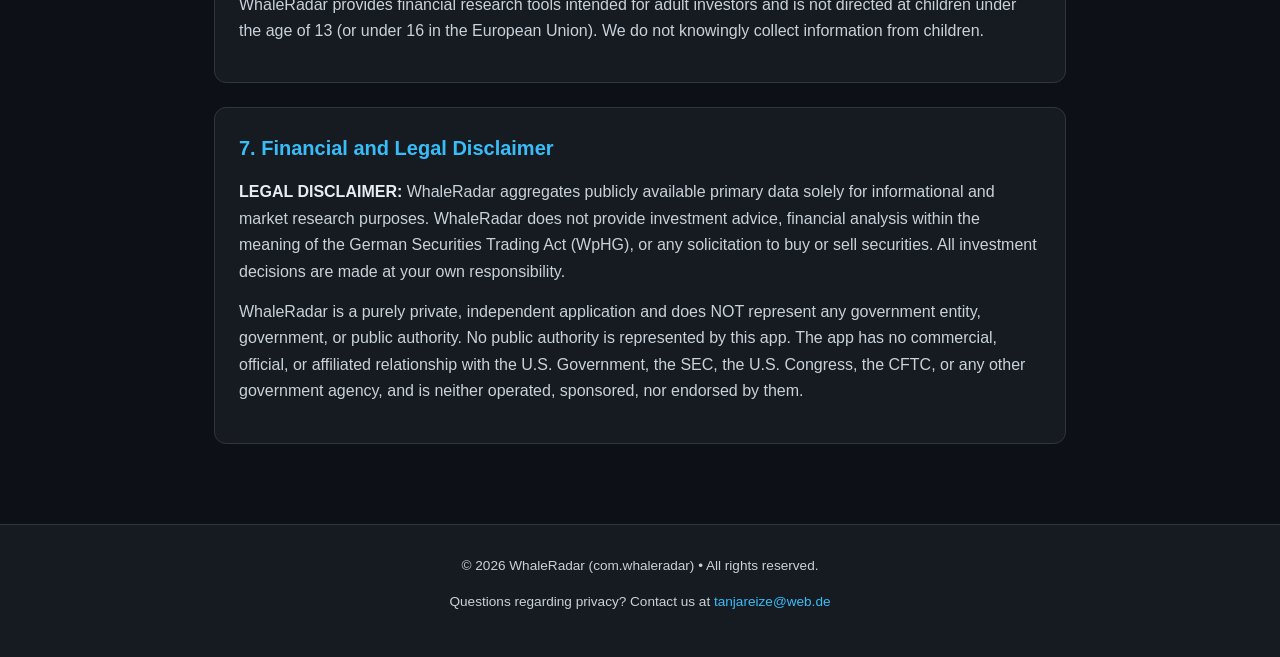
==== commit f64697b7: "Änderungen nach google Ablehnung Pflicht-Dialog beim Erststart (LegalDisclaimerDialog):  Beim ersten" ====
--- a/index.html
+++ b/index.html
@@ -295,6 +295,7 @@
             <p>Verantwortlicher für die Datenverarbeitung im Sinne der Datenschutz-Grundverordnung (DSGVO) und anderer nationaler Datenschutzgesetze ist der Entwickler und Betreiber der mobilen Anwendung <strong>WhaleRadar</strong>:</p>
             <ul>
                 <li><strong>App-Name:</strong> WhaleRadar</li>
+				<li><strong>Kontakt für Datenschutzfragen:</strong> Tanja Reize, Wilhelm-Busch-Straße 41, 81477 München</a>
                 <li><strong>E-Mail-Kontakt für Datenschutzfragen:</strong> <a href="tanjareize@web.de">tanjareize@web.de</a></li>
             </ul>
         </div>
@@ -355,11 +356,11 @@
             </ul>
 
             <h4>b) Direkte Abfrage öffentlicher Behörden-Schnittstellen</h4>
-            <p>WhaleRadar aggregiert öffentlich zugängliche Finanz- und Insider-Meldungen direkt von den offiziellen Quellen. Beim Aktualisieren der Daten baut die App eine verschlüsselte HTTPS-Verbindung zu den folgenden Servern auf:</p>
-            <ul>
-                <li><strong>U.S. Securities and Exchange Commission (SEC EDGAR):</strong> Offizielle Form 4 Insider-Transaktionen (sec.gov / efts.sec.gov).</li>
-                <li><strong>U.S. House of Representatives (Clerk of the House) & U.S. Senate (eFD):</strong> Veröffentlichte STOCK Act Periodic Transaction Reports (disclosures-clerk.house.gov / efdsearch.senate.gov).</li>
-                <li><strong>Commodity Futures Trading Commission (CFTC):</strong> Wöchentliche Commitments of Traders (COT) Berichte (cftc.gov / futuresbench.com).</li>
+            <p>WhaleRadar aggregiert öffentlich zugängliche Finanz- und Insider-Meldungen direkt von den offiziellen Quellen. Beim Aktualisieren der Daten baut die App eine verschlüsselte HTTPS-Verbindung zu den folgenden drei Originalquellen auf:</p>
+            <ul>
+                <li><strong>Insider Transactions (SEC Form 4):</strong> U.S. Securities and Exchange Commission (EDGAR) – <a href="https://www.sec.gov/edgar/search/" target="_blank" rel="noopener">https://www.sec.gov/edgar/search/</a></li>
+                <li><strong>U.S. House of Representatives (STOCK Act PTR):</strong> Office of the Clerk, U.S. House of Representatives – <a href="https://disclosures-clerk.house.gov" target="_blank" rel="noopener">https://disclosures-clerk.house.gov</a></li>
+                <li><strong>Futures Market Positioning (COT Report):</strong> U.S. Commodity Futures Trading Commission (CFTC) – <a href="https://www.cftc.gov/MarketReports/CommitmentsofTraders/index.htm" target="_blank" rel="noopener">https://www.cftc.gov/MarketReports/CommitmentsofTraders/index.htm</a></li>
             </ul>
             <p>Bei diesen HTTP-Anfragen übermittelt Ihr Gerät technisch bedingt die IP-Adresse und einen Standard-User-Agent-Header an die jeweiligen Server der Behörden. Es werden keine Nutzerprofile oder personenbezogene Identifikatoren übermittelt.</p>
 
@@ -395,8 +396,11 @@
         <!-- 7. Finanzrechtlicher Hinweis -->
         <div class="card">
             <h3>7. Finanz- und Haftungsausschluss</h3>
-            <p>WhaleRadar stellt ausschließlich öffentlich zugängliche Primärdaten (SEC, CFTC, Kongress) zu Informations- und Recherche-Zwecken dar. Alle Inhalte stellen zu keinem Zeitpunkt eine Anlageberatung, Kaufempfehlung oder Aufforderung zum Handeln mit Wertpapieren dar.</p>
-        </div>
+            <p><strong>RECHTLICHER HINWEIS:</strong> WhaleRadar aggregiert öffentlich zugängliche Primärdaten ausschließlich zu Informations- und Marktforschungszwecken. WhaleRadar ist keine Anlageberatung, Finanzanalyse im Sinne des WpHG oder Aufforderung zum Kauf oder Verkauf von Wertpapieren. Alle Anlageentscheidungen treffen Sie eigenverantwortlich.</p>
+            <p>WhaleRadar ist eine rein private, unabhängige Anwendung und vertritt KEINE Regierungsbehörde, Regierung oder staatliche Stelle. Mit dieser App wird keine Behörde vertreten. Die App steht in keiner geschäftlichen, offiziellen oder partnerschaftlichen Verbindung zur US-Regierung, der SEC, dem US-Kongress, der CFTC oder anderen staatlichen Institutionen und wird von diesen weder betrieben, gesponsert noch unterstützt.</p>
+		</div>
+		
+		
     </div>
 
     <!-- ==================== ENGLISH ==================== -->
@@ -481,11 +485,11 @@
             </ul>
 
             <h4>b) Direct Public Regulatory Data Feeds</h4>
-            <p>WhaleRadar aggregates publicly disclosed financial transparency filings directly from public institutions via encrypted HTTPS connections:</p>
-            <ul>
-                <li><strong>U.S. Securities and Exchange Commission (SEC EDGAR):</strong> Official Form 4 insider transaction reports (sec.gov / efts.sec.gov).</li>
-                <li><strong>U.S. Congress (Clerk of the House & Senate Office of Public Records):</strong> Public STOCK Act periodic transaction reports (disclosures-clerk.house.gov / efdsearch.senate.gov).</li>
-                <li><strong>Commodity Futures Trading Commission (CFTC):</strong> Public weekly Commitments of Traders (COT) reports (cftc.gov / futuresbench.com).</li>
+            <p>WhaleRadar aggregates publicly disclosed financial transparency filings directly from official public institutions via encrypted HTTPS connections:</p>
+            <ul>
+                <li><strong>Insider Transactions (SEC Form 4):</strong> U.S. Securities and Exchange Commission (EDGAR) – <a href="https://www.sec.gov/edgar/search/" target="_blank" rel="noopener">https://www.sec.gov/edgar/search/</a></li>
+                <li><strong>U.S. House of Representatives (STOCK Act PTR):</strong> Office of the Clerk, U.S. House of Representatives – <a href="https://disclosures-clerk.house.gov" target="_blank" rel="noopener">https://disclosures-clerk.house.gov</a></li>
+                <li><strong>Futures Market Positioning (COT Report):</strong> U.S. Commodity Futures Trading Commission (CFTC) – <a href="https://www.cftc.gov/MarketReports/CommitmentsofTraders/index.htm" target="_blank" rel="noopener">https://www.cftc.gov/MarketReports/CommitmentsofTraders/index.htm</a></li>
             </ul>
             <p>During these direct network calls, standard network headers (such as device IP address and app User-Agent) are transmitted to the regulatory web servers solely to fulfill the HTTP transmission, as is standard across all internet traffic.</p>
 
@@ -521,15 +525,16 @@
         <!-- 7. Disclaimer -->
         <div class="card">
             <h3>7. Financial and Legal Disclaimer</h3>
-            <p>WhaleRadar visualizes public regulatory disclosures for informational and analytical purposes only. None of the information presented constitutes investment advice, financial consultation, or a solicitation to buy or sell securities.</p>
-        </div>
+            <p><strong>LEGAL DISCLAIMER:</strong> WhaleRadar aggregates publicly available primary data solely for informational and market research purposes. WhaleRadar does not provide investment advice, financial analysis within the meaning of the German Securities Trading Act (WpHG), or any solicitation to buy or sell securities. All investment decisions are made at your own responsibility.</p>
+			<p>WhaleRadar is a purely private, independent application and does NOT represent any government entity, government, or public authority. No public authority is represented by this app. The app has no commercial, official, or affiliated relationship with the U.S. Government, the SEC, the U.S. Congress, the CFTC, or any other government agency, and is neither operated, sponsored, nor endorsed by them.</p>
+		</div>
     </div>
 
 </main>
 
 <footer>
     <p>&copy; 2026 WhaleRadar (com.whaleradar) • All rights reserved.</p>
-    <p style="margin-top: 6px;">Questions regarding privacy? Contact us at <a href="mailto:support@whaleradar.app">support@whaleradar.app</a></p>
+    <p style="margin-top: 6px;">Questions regarding privacy? Contact us at <a href="mailto:tanjareize@web.de">tanjareize@web.de</a></p>
 </footer>
 
 <script>
